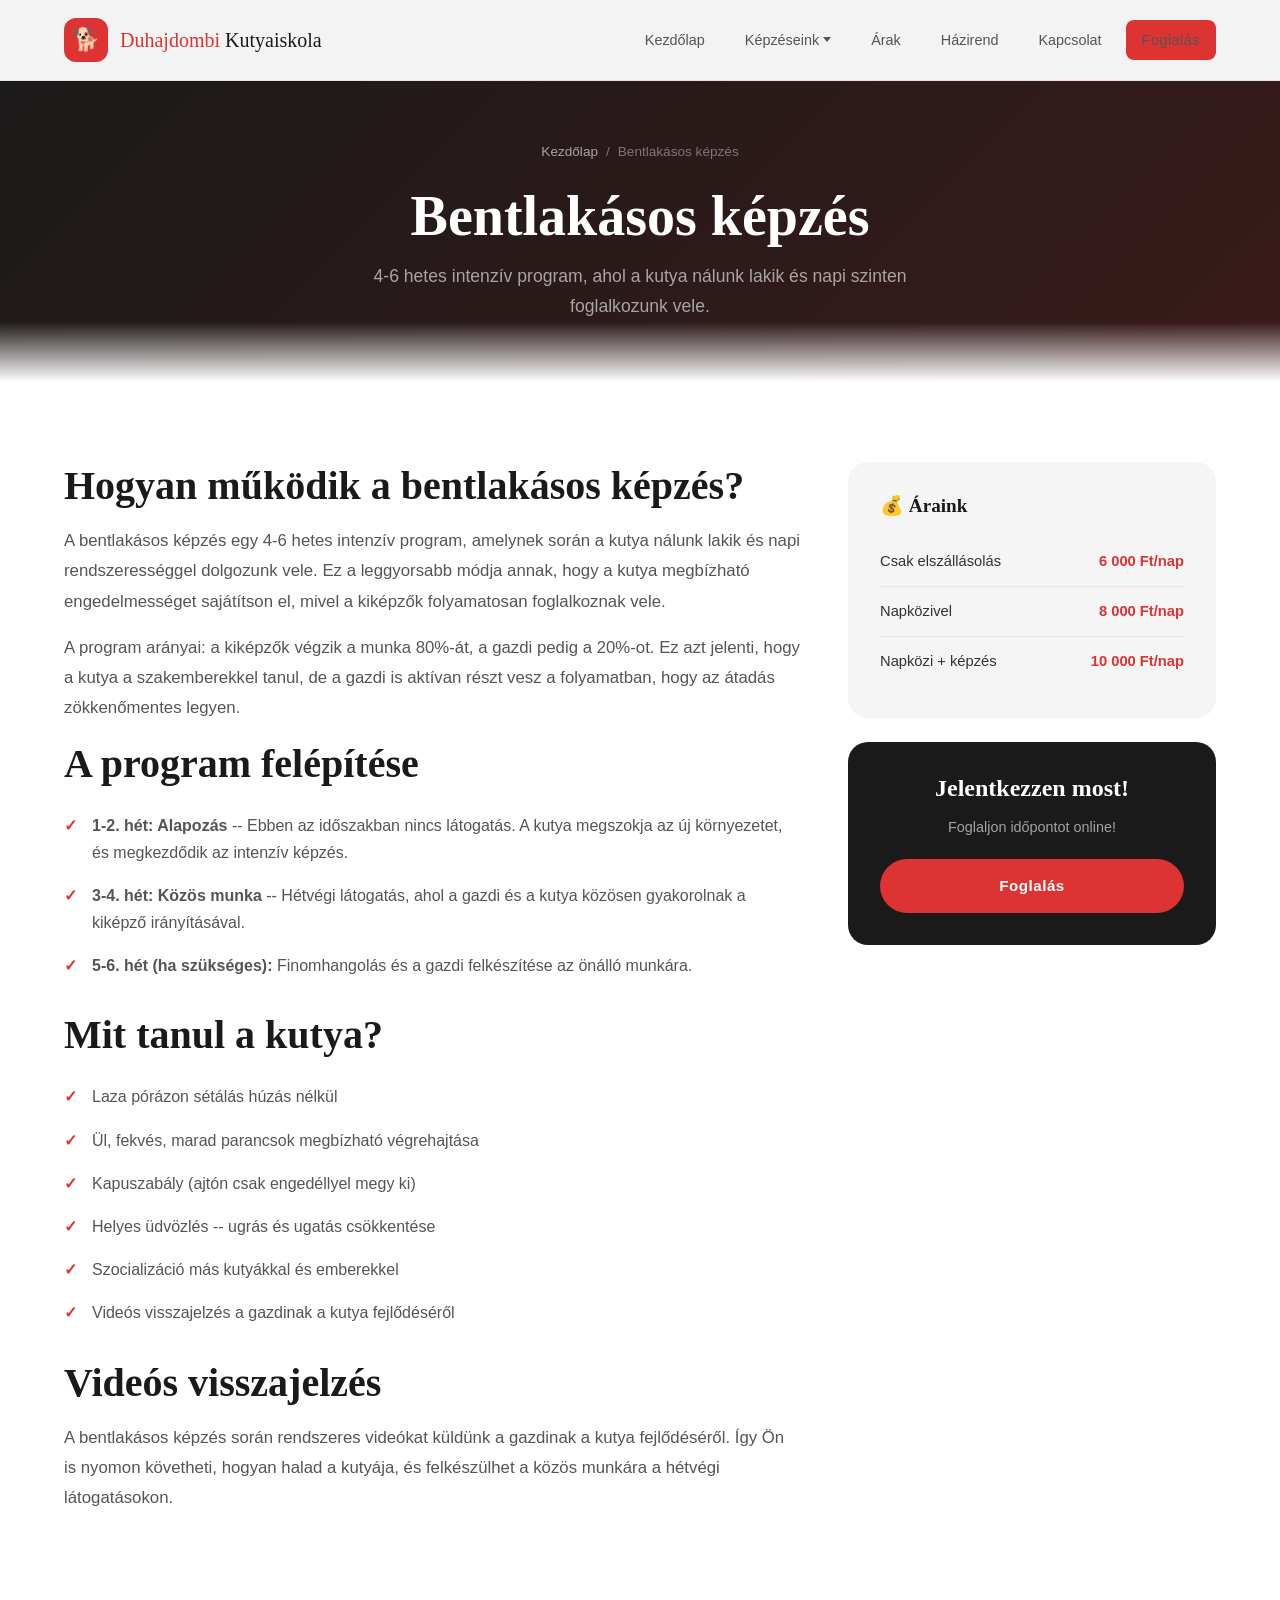
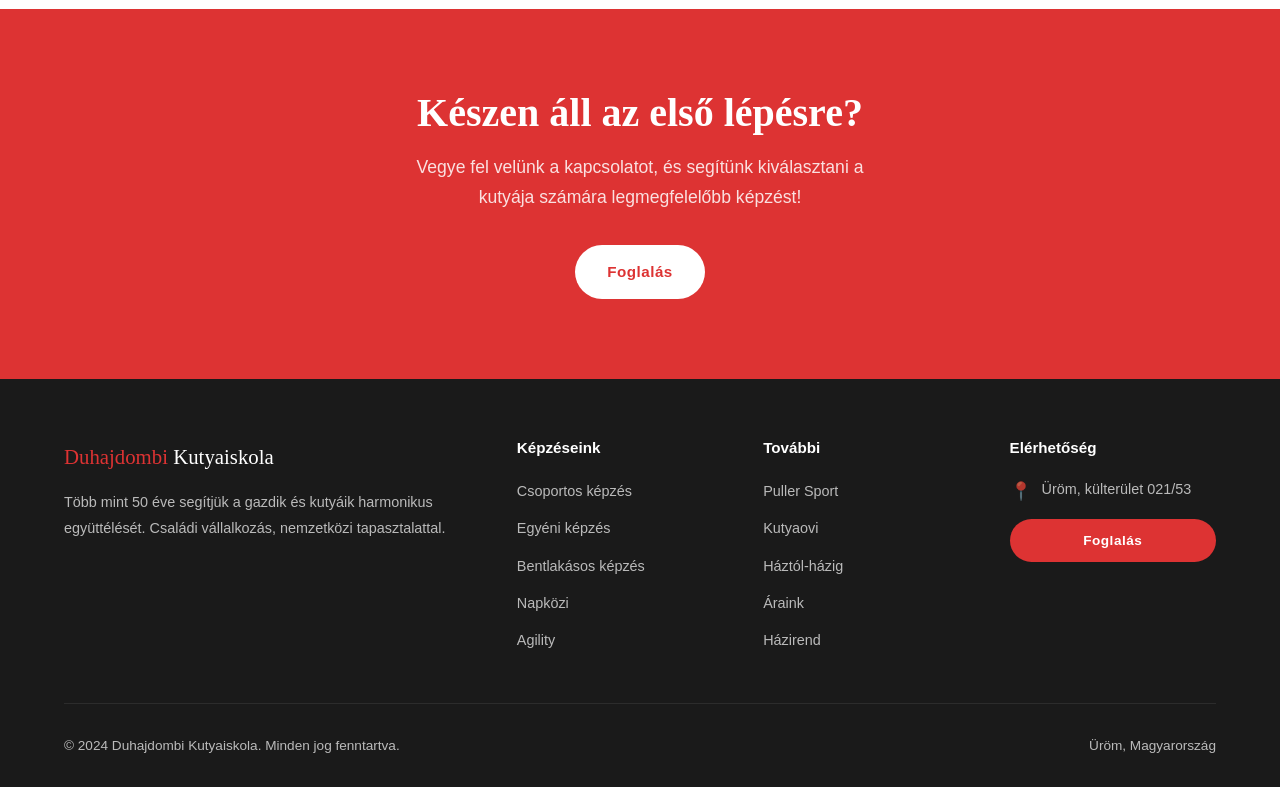
==== bentlakasos.html @ 2fe285cb "Duhajdombi Kutyaiskola - MVP weboldal demo" ====
<!DOCTYPE html>
<html lang="hu">
<head>
  <meta charset="UTF-8">
  <meta name="viewport" content="width=device-width, initial-scale=1.0">
  <title>Bentlakásos képzés | Duhajdombi Kutyaiskola - Üröm</title>
  <meta name="description" content="Bentlakásos kutyaképzés a Duhajdombi Kutyaiskolában. 4-6 hetes intenzív program videós visszajelzéssel. 6 000 - 10 000 Ft/nap.">
  <link rel="stylesheet" href="css/styles.css">
  <link rel="icon" href="data:image/svg+xml,<svg xmlns='http://www.w3.org/2000/svg' viewBox='0 0 100 100'><text y='.9em' font-size='90'>🐕</text></svg>">
</head>
<body>

  <!-- Navbar -->
  <nav class="navbar" id="navbar">
    <div class="navbar-inner">
      <a href="index.html" class="logo">
        <div class="logo-icon">🐕</div>
        <div class="logo-text"><span>Duhajdombi</span> Kutyaiskola</div>
      </a>
      <div class="nav-links" id="navLinks">
        <a href="index.html">Kezdőlap</a>
        <div class="nav-dropdown">
          <a href="#" class="nav-dropdown-trigger">Képzéseink</a>
          <div class="nav-dropdown-menu">
            <a href="csoportos.html">Csoportos képzés</a>
            <a href="egyeni.html">Egyéni képzés</a>
            <a href="bentlakasos.html">Bentlakásos képzés</a>
            <a href="napkozi.html">Napközi</a>
            <a href="agility.html">Agility</a>
            <a href="puller.html">Puller Sport</a>
            <a href="kutyaovi.html">Kutyaovi</a>
            <a href="haztol-hazig.html">Háztól-házig</a>
          </div>
        </div>
        <a href="arak.html">Árak</a>
        <a href="hazirend.html">Házirend</a>
        <a href="kapcsolat.html">Kapcsolat</a>
        <a href="kapcsolat.html" class="btn btn-primary btn-sm">Foglalás</a>
      </div>
      <button class="hamburger" id="hamburger" aria-label="Menü megnyitása">
        <span></span>
        <span></span>
        <span></span>
      </button>
    </div>
  </nav>

  <!-- Page Header -->
  <section class="page-header">
    <div class="container">
      <div class="breadcrumb">
        <a href="index.html">Kezdőlap</a>
        <span>/</span>
        <span>Bentlakásos képzés</span>
      </div>
      <h1>Bentlakásos képzés</h1>
      <p>4-6 hetes intenzív program, ahol a kutya nálunk lakik és napi szinten foglalkozunk vele.</p>
    </div>
  </section>

  <!-- Service Detail -->
  <section class="service-detail">
    <div class="container">
      <div class="service-detail-grid">

        <!-- Content -->
        <div class="service-detail-content">
          <h2>Hogyan működik a bentlakásos képzés?</h2>
          <p>A bentlakásos képzés egy 4-6 hetes intenzív program, amelynek során a kutya nálunk lakik és napi rendszerességgel dolgozunk vele. Ez a leggyorsabb módja annak, hogy a kutya megbízható engedelmességet sajátítson el, mivel a kiképzők folyamatosan foglalkoznak vele.</p>
          <p>A program arányai: a kiképzők végzik a munka 80%-át, a gazdi pedig a 20%-ot. Ez azt jelenti, hogy a kutya a szakemberekkel tanul, de a gazdi is aktívan részt vesz a folyamatban, hogy az átadás zökkenőmentes legyen.</p>

          <h2>A program felépítése</h2>
          <ul>
            <li><strong>1-2. hét: Alapozás</strong> -- Ebben az időszakban nincs látogatás. A kutya megszokja az új környezetet, és megkezdődik az intenzív képzés.</li>
            <li><strong>3-4. hét: Közös munka</strong> -- Hétvégi látogatás, ahol a gazdi és a kutya közösen gyakorolnak a kiképző irányításával.</li>
            <li><strong>5-6. hét (ha szükséges):</strong> Finomhangolás és a gazdi felkészítése az önálló munkára.</li>
          </ul>

          <h2>Mit tanul a kutya?</h2>
          <ul>
            <li>Laza pórázon sétálás húzás nélkül</li>
            <li>Ül, fekvés, marad parancsok megbízható végrehajtása</li>
            <li>Kapuszabály (ajtón csak engedéllyel megy ki)</li>
            <li>Helyes üdvözlés -- ugrás és ugatás csökkentése</li>
            <li>Szocializáció más kutyákkal és emberekkel</li>
            <li>Videós visszajelzés a gazdinak a kutya fejlődéséről</li>
          </ul>

          <h2>Videós visszajelzés</h2>
          <p>A bentlakásos képzés során rendszeres videókat küldünk a gazdinak a kutya fejlődéséről. Így Ön is nyomon követheti, hogyan halad a kutyája, és felkészülhet a közös munkára a hétvégi látogatásokon.</p>
        </div>

        <!-- Sidebar -->
        <div class="service-sidebar">
          <div class="sidebar-card">
            <h3>💰 Áraink</h3>
            <div class="sidebar-price-row">
              <span>Csak elszállásolás</span>
              <span class="price">6 000 Ft/nap</span>
            </div>
            <div class="sidebar-price-row">
              <span>Napközivel</span>
              <span class="price">8 000 Ft/nap</span>
            </div>
            <div class="sidebar-price-row">
              <span>Napközi + képzés</span>
              <span class="price">10 000 Ft/nap</span>
            </div>
          </div>

          <div class="sidebar-cta">
            <h3>Jelentkezzen most!</h3>
            <p>Foglaljon időpontot online!</p>
            <a href="kapcsolat.html" class="btn btn-primary" style="width:100%;justify-content:center;">Foglalás</a>
          </div>
        </div>

      </div>
    </div>
  </section>

  <!-- CTA -->
  <section class="cta-section">
    <div class="container">
      <h2>Készen áll az első lépésre?</h2>
      <p>Vegye fel velünk a kapcsolatot, és segítünk kiválasztani a kutyája számára legmegfelelőbb képzést!</p>
      <div class="cta-buttons">
        <a href="kapcsolat.html" class="btn btn-white">Foglalás</a>
      </div>
    </div>
  </section>

  <!-- Footer -->
  <footer class="footer">
    <div class="container">
      <div class="footer-grid">
        <div class="footer-brand">
          <span class="logo-text"><span style="color:var(--red)">Duhajdombi</span> Kutyaiskola</span>
          <p>Több mint 50 éve segítjük a gazdik és kutyáik harmonikus együttélését. Családi vállalkozás, nemzetközi tapasztalattal.</p>
        </div>
        <div>
          <h4>Képzéseink</h4>
          <ul>
            <li><a href="csoportos.html">Csoportos képzés</a></li>
            <li><a href="egyeni.html">Egyéni képzés</a></li>
            <li><a href="bentlakasos.html">Bentlakásos képzés</a></li>
            <li><a href="napkozi.html">Napközi</a></li>
            <li><a href="agility.html">Agility</a></li>
          </ul>
        </div>
        <div>
          <h4>További</h4>
          <ul>
            <li><a href="puller.html">Puller Sport</a></li>
            <li><a href="kutyaovi.html">Kutyaovi</a></li>
            <li><a href="haztol-hazig.html">Háztól-házig</a></li>
            <li><a href="arak.html">Áraink</a></li>
            <li><a href="hazirend.html">Házirend</a></li>
          </ul>
        </div>
        <div>
          <h4>Elérhetőség</h4>
          <div class="footer-contact-item">
            <span class="icon">📍</span>
            <span>Üröm, külterület 021/53</span>
          </div>
          <div class="footer-contact-item">
            <a href="kapcsolat.html" class="btn btn-primary btn-sm" style="width:100%;justify-content:center;">Foglalás</a>
          </div>
        </div>
      </div>
      <div class="footer-bottom">
        <span>&copy; 2024 Duhajdombi Kutyaiskola. Minden jog fenntartva.</span>
        <span>Üröm, Magyarország</span>
      </div>
    </div>
  </footer>

  <script src="js/main.js"></script>
</body>
</html>
---- css/styles.css ----
/* ============================================
   DUHAJDOMBI KUTYAISKOLA - Modern Website
   Brand: Red (#dd3333) + Dark + White
   Font: Quando heritage + Inter modern
   ============================================ */

/* --- Reset & Base --- */
*, *::before, *::after { box-sizing: border-box; margin: 0; padding: 0; }

:root {
  --red: #dd3333;
  --red-dark: #b82828;
  --red-light: #f5e0e0;
  --dark: #1a1a1a;
  --dark-soft: #2d2d2d;
  --gray-900: #333;
  --gray-700: #555;
  --gray-500: #888;
  --gray-300: #ccc;
  --gray-100: #f5f5f5;
  --white: #ffffff;
  --gold: #c8a654;
  --shadow-sm: 0 2px 8px rgba(0,0,0,0.08);
  --shadow-md: 0 4px 20px rgba(0,0,0,0.12);
  --shadow-lg: 0 8px 40px rgba(0,0,0,0.16);
  --radius: 12px;
  --radius-lg: 20px;
  --transition: 0.3s cubic-bezier(0.4, 0, 0.2, 1);
  --max-width: 1200px;
}

html { scroll-behavior: smooth; }

body {
  font-family: 'Inter', -apple-system, BlinkMacSystemFont, 'Segoe UI', sans-serif;
  color: var(--gray-900);
  background: var(--white);
  line-height: 1.7;
  -webkit-font-smoothing: antialiased;
}

img { max-width: 100%; height: auto; display: block; }
a { text-decoration: none; color: inherit; }
ul { list-style: none; }

.container {
  max-width: var(--max-width);
  margin: 0 auto;
  padding: 0 24px;
}

/* --- Typography --- */
h1, h2, h3, h4 {
  font-family: 'Quando', 'Playfair Display', Georgia, serif;
  color: var(--dark);
  line-height: 1.2;
}

h1 { font-size: clamp(2.2rem, 5vw, 3.5rem); }
h2 { font-size: clamp(1.8rem, 4vw, 2.5rem); }
h3 { font-size: clamp(1.2rem, 2.5vw, 1.5rem); }

.section-label {
  display: inline-block;
  font-size: 0.75rem;
  font-weight: 700;
  letter-spacing: 3px;
  text-transform: uppercase;
  color: var(--red);
  margin-bottom: 12px;
}

.section-title {
  margin-bottom: 16px;
}

.section-subtitle {
  font-family: 'Inter', sans-serif;
  font-size: 1.1rem;
  color: var(--gray-700);
  max-width: 600px;
  line-height: 1.8;
}

/* --- Buttons --- */
.btn {
  display: inline-flex;
  align-items: center;
  gap: 8px;
  padding: 14px 32px;
  border-radius: 50px;
  font-family: 'Inter', sans-serif;
  font-size: 0.95rem;
  font-weight: 600;
  letter-spacing: 0.5px;
  cursor: pointer;
  border: none;
  transition: var(--transition);
}

.btn-primary {
  background: var(--red);
  color: var(--white);
}
.btn-primary:hover {
  background: var(--red-dark);
  transform: translateY(-2px);
  box-shadow: 0 8px 25px rgba(221, 51, 51, 0.35);
}

.btn-outline {
  background: transparent;
  color: var(--dark);
  border: 2px solid var(--dark);
}
.btn-outline:hover {
  background: var(--dark);
  color: var(--white);
  transform: translateY(-2px);
}

.btn-white {
  background: var(--white);
  color: var(--red);
}
.btn-white:hover {
  background: var(--gray-100);
  transform: translateY(-2px);
  box-shadow: var(--shadow-md);
}

.btn-sm {
  padding: 10px 24px;
  font-size: 0.85rem;
}

/* --- Header / Navbar --- */
.navbar {
  position: fixed;
  top: 0;
  left: 0;
  right: 0;
  z-index: 1000;
  background: rgba(255, 255, 255, 0.95);
  backdrop-filter: blur(20px);
  -webkit-backdrop-filter: blur(20px);
  border-bottom: 1px solid rgba(0,0,0,0.06);
  transition: var(--transition);
}

.navbar.scrolled {
  box-shadow: var(--shadow-sm);
}

.navbar-inner {
  display: flex;
  align-items: center;
  justify-content: space-between;
  height: 80px;
  max-width: var(--max-width);
  margin: 0 auto;
  padding: 0 24px;
}

.logo {
  display: flex;
  align-items: center;
  gap: 12px;
}

.logo-icon {
  width: 44px;
  height: 44px;
  background: var(--red);
  border-radius: 12px;
  display: flex;
  align-items: center;
  justify-content: center;
  font-size: 1.4rem;
}

.logo-text {
  font-family: 'Quando', serif;
  font-size: 1.25rem;
  color: var(--dark);
  font-weight: 400;
}

.logo-text span {
  color: var(--red);
}

.nav-links {
  display: flex;
  align-items: center;
  gap: 8px;
}

.nav-links a {
  padding: 8px 16px;
  font-size: 0.9rem;
  font-weight: 500;
  color: var(--gray-700);
  border-radius: 8px;
  transition: var(--transition);
}

.nav-links a:hover,
.nav-links a.active {
  color: var(--red);
  background: var(--red-light);
}

/* Dropdown */
.nav-dropdown {
  position: relative;
}

.nav-dropdown-trigger {
  cursor: pointer;
  display: flex;
  align-items: center;
  gap: 4px;
}

.nav-dropdown-trigger::after {
  content: '';
  width: 0;
  height: 0;
  border-left: 4px solid transparent;
  border-right: 4px solid transparent;
  border-top: 5px solid currentColor;
  transition: var(--transition);
}

.nav-dropdown:hover .nav-dropdown-trigger::after {
  transform: rotate(180deg);
}

.nav-dropdown-menu {
  position: absolute;
  top: calc(100% + 8px);
  left: 50%;
  transform: translateX(-50%);
  background: var(--white);
  border-radius: var(--radius);
  box-shadow: var(--shadow-lg);
  min-width: 220px;
  padding: 8px;
  opacity: 0;
  visibility: hidden;
  transform: translateX(-50%) translateY(8px);
  transition: var(--transition);
}

.nav-dropdown:hover .nav-dropdown-menu {
  opacity: 1;
  visibility: visible;
  transform: translateX(-50%) translateY(0);
}

.nav-dropdown-menu a {
  display: block;
  padding: 10px 16px;
  font-size: 0.88rem;
  border-radius: 8px;
}

/* Mobile menu */
.hamburger {
  display: none;
  flex-direction: column;
  gap: 5px;
  cursor: pointer;
  padding: 8px;
  background: none;
  border: none;
}

.hamburger span {
  width: 24px;
  height: 2px;
  background: var(--dark);
  transition: var(--transition);
  border-radius: 2px;
}

.hamburger.active span:nth-child(1) { transform: rotate(45deg) translate(5px, 5px); }
.hamburger.active span:nth-child(2) { opacity: 0; }
.hamburger.active span:nth-child(3) { transform: rotate(-45deg) translate(5px, -5px); }

/* --- Hero Section --- */
.hero {
  position: relative;
  min-height: 100vh;
  display: flex;
  align-items: center;
  padding-top: 80px;
  overflow: hidden;
}

.hero-bg {
  position: absolute;
  inset: 0;
  background: linear-gradient(135deg, var(--dark) 0%, var(--dark-soft) 50%, #3a1a1a 100%);
}

.hero-bg::after {
  content: '';
  position: absolute;
  inset: 0;
  background: url('data:image/svg+xml,<svg xmlns="http://www.w3.org/2000/svg" viewBox="0 0 100 100"><circle cx="50" cy="50" r="1" fill="rgba(221,51,51,0.08)"/></svg>') repeat;
  background-size: 30px 30px;
}

.hero-content {
  position: relative;
  z-index: 1;
  max-width: var(--max-width);
  margin: 0 auto;
  padding: 0 24px;
  display: grid;
  grid-template-columns: 1fr 1fr;
  gap: 60px;
  align-items: center;
}

.hero-text { color: var(--white); }

.hero-badge {
  display: inline-flex;
  align-items: center;
  gap: 8px;
  padding: 8px 20px;
  background: rgba(221, 51, 51, 0.2);
  border: 1px solid rgba(221, 51, 51, 0.4);
  border-radius: 50px;
  font-size: 0.85rem;
  color: #ff8888;
  margin-bottom: 24px;
}

.hero h1 {
  color: var(--white);
  margin-bottom: 20px;
}

.hero h1 span { color: var(--red); }

.hero-desc {
  font-size: 1.15rem;
  color: rgba(255,255,255,0.7);
  line-height: 1.8;
  margin-bottom: 36px;
  max-width: 500px;
}

.hero-buttons {
  display: flex;
  gap: 16px;
  flex-wrap: wrap;
}

.hero-stats {
  display: flex;
  gap: 40px;
  margin-top: 48px;
  padding-top: 32px;
  border-top: 1px solid rgba(255,255,255,0.1);
}

.hero-stat-number {
  font-family: 'Quando', serif;
  font-size: 2.5rem;
  color: var(--red);
  display: block;
}

.hero-stat-label {
  font-size: 0.85rem;
  color: rgba(255,255,255,0.5);
  text-transform: uppercase;
  letter-spacing: 1px;
}

.hero-visual {
  position: relative;
  display: flex;
  justify-content: center;
}

.hero-image-wrapper {
  position: relative;
  width: 100%;
  max-width: 480px;
  aspect-ratio: 4/5;
  border-radius: var(--radius-lg);
  overflow: hidden;
  background: var(--gray-300);
  display: flex;
  align-items: center;
  justify-content: center;
  font-size: 6rem;
  border: 3px solid rgba(221, 51, 51, 0.3);
}

.hero-image-wrapper img {
  width: 100%;
  height: 100%;
  object-fit: cover;
}

.hero-floating-card {
  position: absolute;
  bottom: -20px;
  left: -30px;
  background: var(--white);
  border-radius: var(--radius);
  padding: 16px 24px;
  box-shadow: var(--shadow-lg);
  display: flex;
  align-items: center;
  gap: 12px;
}

.hero-floating-icon {
  width: 48px;
  height: 48px;
  background: var(--red-light);
  border-radius: 50%;
  display: flex;
  align-items: center;
  justify-content: center;
  font-size: 1.4rem;
}

.hero-floating-text strong {
  display: block;
  font-size: 0.95rem;
}

.hero-floating-text span {
  font-size: 0.8rem;
  color: var(--gray-500);
}

/* --- Services Section --- */
.services-section {
  padding: 100px 0;
  background: var(--white);
}

.services-header {
  text-align: center;
  margin-bottom: 60px;
}

.services-header .section-subtitle {
  margin: 0 auto;
}

.services-grid {
  display: grid;
  grid-template-columns: repeat(auto-fit, minmax(280px, 1fr));
  gap: 24px;
}

.service-card {
  position: relative;
  background: var(--white);
  border: 1px solid rgba(0,0,0,0.08);
  border-radius: var(--radius-lg);
  padding: 36px 28px;
  transition: var(--transition);
  overflow: hidden;
}

.service-card::before {
  content: '';
  position: absolute;
  top: 0;
  left: 0;
  right: 0;
  height: 4px;
  background: var(--red);
  transform: scaleX(0);
  transition: var(--transition);
}

.service-card:hover {
  transform: translateY(-6px);
  box-shadow: var(--shadow-lg);
  border-color: transparent;
}

.service-card:hover::before {
  transform: scaleX(1);
}

.service-icon {
  width: 60px;
  height: 60px;
  background: var(--red-light);
  border-radius: 16px;
  display: flex;
  align-items: center;
  justify-content: center;
  font-size: 1.8rem;
  margin-bottom: 20px;
}

.service-card h3 {
  margin-bottom: 12px;
}

.service-card p {
  color: var(--gray-700);
  font-size: 0.95rem;
  margin-bottom: 20px;
}

.service-card .price-tag {
  display: inline-block;
  padding: 4px 12px;
  background: var(--red-light);
  color: var(--red-dark);
  border-radius: 50px;
  font-size: 0.85rem;
  font-weight: 600;
  margin-bottom: 16px;
}

.service-link {
  display: inline-flex;
  align-items: center;
  gap: 6px;
  font-weight: 600;
  font-size: 0.9rem;
  color: var(--red);
  transition: var(--transition);
}

.service-link:hover { gap: 10px; }

.service-link::after {
  content: '\2192';
  transition: var(--transition);
}

/* --- About Section --- */
.about-section {
  padding: 100px 0;
  background: var(--gray-100);
}

.about-grid {
  display: grid;
  grid-template-columns: 1fr 1fr;
  gap: 60px;
  align-items: center;
}

.about-image {
  position: relative;
  border-radius: var(--radius-lg);
  overflow: hidden;
  aspect-ratio: 4/3;
  background: var(--gray-300);
  display: flex;
  align-items: center;
  justify-content: center;
  font-size: 5rem;
}

.about-image img {
  width: 100%;
  height: 100%;
  object-fit: cover;
}

.about-experience {
  position: absolute;
  bottom: 20px;
  right: 20px;
  background: var(--red);
  color: var(--white);
  padding: 16px 24px;
  border-radius: var(--radius);
  text-align: center;
}

.about-experience strong {
  display: block;
  font-family: 'Quando', serif;
  font-size: 2rem;
}

.about-experience span {
  font-size: 0.8rem;
  text-transform: uppercase;
  letter-spacing: 1px;
}

.about-text h2 {
  margin-bottom: 20px;
}

.about-text > p {
  color: var(--gray-700);
  margin-bottom: 24px;
  font-size: 1.05rem;
}

.about-features {
  display: grid;
  grid-template-columns: 1fr 1fr;
  gap: 16px;
  margin-bottom: 32px;
}

.about-feature {
  display: flex;
  align-items: flex-start;
  gap: 10px;
}

.about-feature-icon {
  flex-shrink: 0;
  width: 28px;
  height: 28px;
  background: var(--red);
  border-radius: 50%;
  display: flex;
  align-items: center;
  justify-content: center;
  color: var(--white);
  font-size: 0.8rem;
  margin-top: 2px;
}

.about-feature span {
  font-size: 0.92rem;
  font-weight: 500;
}

/* --- Trainer Section --- */
.trainer-section {
  padding: 100px 0;
  background: var(--dark);
  color: var(--white);
}

.trainer-grid {
  display: grid;
  grid-template-columns: 1fr 1fr;
  gap: 60px;
  align-items: center;
}

.trainer-section h2 {
  color: var(--white);
  margin-bottom: 20px;
}

.trainer-title {
  display: inline-block;
  padding: 6px 16px;
  background: rgba(221, 51, 51, 0.2);
  border: 1px solid rgba(221, 51, 51, 0.3);
  border-radius: 50px;
  font-size: 0.8rem;
  color: #ff8888;
  margin-bottom: 24px;
}

.trainer-text p {
  color: rgba(255,255,255,0.7);
  font-size: 1.05rem;
  line-height: 1.8;
  margin-bottom: 16px;
}

.trainer-credentials {
  margin-top: 32px;
  padding-top: 24px;
  border-top: 1px solid rgba(255,255,255,0.1);
  display: flex;
  flex-wrap: wrap;
  gap: 16px;
}

.credential-badge {
  display: flex;
  align-items: center;
  gap: 8px;
  padding: 8px 16px;
  background: rgba(255,255,255,0.06);
  border-radius: 8px;
  font-size: 0.85rem;
  color: rgba(255,255,255,0.8);
}

.trainer-image {
  position: relative;
  border-radius: var(--radius-lg);
  overflow: hidden;
  aspect-ratio: 3/4;
  background: var(--dark-soft);
  display: flex;
  align-items: center;
  justify-content: center;
  font-size: 5rem;
}

.trainer-image img {
  width: 100%;
  height: 100%;
  object-fit: cover;
}

/* --- Training Levels --- */
.levels-section {
  padding: 100px 0;
  background: var(--white);
}

.levels-header {
  text-align: center;
  margin-bottom: 60px;
}

.levels-header .section-subtitle { margin: 0 auto; }

.levels-timeline {
  position: relative;
  max-width: 800px;
  margin: 0 auto;
}

.levels-timeline::before {
  content: '';
  position: absolute;
  left: 32px;
  top: 0;
  bottom: 0;
  width: 2px;
  background: linear-gradient(to bottom, var(--red), var(--red-light));
}

.level-item {
  position: relative;
  padding-left: 80px;
  padding-bottom: 40px;
}

.level-item:last-child { padding-bottom: 0; }

.level-number {
  position: absolute;
  left: 12px;
  top: 0;
  width: 42px;
  height: 42px;
  background: var(--red);
  color: var(--white);
  border-radius: 50%;
  display: flex;
  align-items: center;
  justify-content: center;
  font-family: 'Quando', serif;
  font-size: 1.1rem;
  font-weight: 700;
  z-index: 1;
}

.level-content {
  background: var(--gray-100);
  border-radius: var(--radius);
  padding: 24px 28px;
}

.level-content h3 { margin-bottom: 8px; }

.level-content p {
  color: var(--gray-700);
  font-size: 0.95rem;
}

.level-age {
  display: inline-block;
  margin-top: 8px;
  padding: 4px 12px;
  background: var(--red-light);
  color: var(--red-dark);
  border-radius: 50px;
  font-size: 0.8rem;
  font-weight: 600;
}

/* --- CTA Section --- */
.cta-section {
  padding: 80px 0;
  background: var(--red);
  text-align: center;
}

.cta-section h2 {
  color: var(--white);
  margin-bottom: 16px;
}

.cta-section p {
  color: rgba(255,255,255,0.85);
  font-size: 1.1rem;
  margin-bottom: 32px;
  max-width: 500px;
  margin-left: auto;
  margin-right: auto;
}

.cta-buttons {
  display: flex;
  justify-content: center;
  gap: 16px;
  flex-wrap: wrap;
}

/* --- Footer --- */
.footer {
  padding: 60px 0 30px;
  background: var(--dark);
  color: rgba(255,255,255,0.7);
}

.footer-grid {
  display: grid;
  grid-template-columns: 2fr 1fr 1fr 1fr;
  gap: 40px;
  margin-bottom: 40px;
}

.footer-brand .logo-text {
  color: var(--white);
  font-size: 1.3rem;
  margin-bottom: 16px;
  display: block;
}

.footer-brand p {
  font-size: 0.9rem;
  line-height: 1.8;
  margin-bottom: 20px;
}

.footer h4 {
  color: var(--white);
  font-size: 0.95rem;
  margin-bottom: 20px;
  font-family: 'Inter', sans-serif;
  font-weight: 600;
}

.footer ul li {
  margin-bottom: 10px;
}

.footer ul a {
  font-size: 0.9rem;
  transition: var(--transition);
}

.footer ul a:hover {
  color: var(--red);
}

.footer-contact-item {
  display: flex;
  align-items: flex-start;
  gap: 10px;
  margin-bottom: 12px;
  font-size: 0.9rem;
}

.footer-contact-item .icon {
  font-size: 1.1rem;
  flex-shrink: 0;
}

.footer-bottom {
  padding-top: 30px;
  border-top: 1px solid rgba(255,255,255,0.08);
  display: flex;
  justify-content: space-between;
  align-items: center;
  font-size: 0.85rem;
}

/* --- Page Header (subpages) --- */
.page-header {
  padding: 140px 0 60px;
  background: linear-gradient(135deg, var(--dark) 0%, #3a1a1a 100%);
  text-align: center;
  position: relative;
  overflow: hidden;
}

.page-header::after {
  content: '';
  position: absolute;
  bottom: 0;
  left: 0;
  right: 0;
  height: 60px;
  background: linear-gradient(to bottom, transparent, var(--white));
}

.page-header h1 {
  color: var(--white);
  margin-bottom: 12px;
}

.page-header p {
  color: rgba(255,255,255,0.6);
  font-size: 1.1rem;
  max-width: 600px;
  margin: 0 auto;
}

.breadcrumb {
  display: flex;
  justify-content: center;
  gap: 8px;
  margin-bottom: 20px;
  font-size: 0.85rem;
  color: rgba(255,255,255,0.4);
}

.breadcrumb a {
  color: rgba(255,255,255,0.6);
  transition: var(--transition);
}

.breadcrumb a:hover { color: var(--red); }

/* --- Service Detail Page --- */
.service-detail {
  padding: 80px 0;
}

.service-detail-grid {
  display: grid;
  grid-template-columns: 2fr 1fr;
  gap: 48px;
}

.service-detail-content h2 {
  margin-bottom: 16px;
}

.service-detail-content p {
  color: var(--gray-700);
  font-size: 1.05rem;
  margin-bottom: 16px;
  line-height: 1.8;
}

.service-detail-content ul {
  margin-bottom: 24px;
}

.service-detail-content ul li {
  padding: 8px 0;
  padding-left: 28px;
  position: relative;
  color: var(--gray-700);
}

.service-detail-content ul li::before {
  content: '\2713';
  position: absolute;
  left: 0;
  color: var(--red);
  font-weight: 700;
}

/* Sidebar */
.service-sidebar {}

.sidebar-card {
  background: var(--gray-100);
  border-radius: var(--radius-lg);
  padding: 32px;
  margin-bottom: 24px;
}

.sidebar-card h3 {
  margin-bottom: 20px;
  font-size: 1.2rem;
}

.sidebar-price-row {
  display: flex;
  justify-content: space-between;
  align-items: center;
  padding: 12px 0;
  border-bottom: 1px solid rgba(0,0,0,0.06);
  font-size: 0.92rem;
}

.sidebar-price-row:last-child { border-bottom: none; }

.sidebar-price-row .price {
  font-weight: 700;
  color: var(--red);
}

.sidebar-cta {
  background: var(--dark);
  color: var(--white);
  border-radius: var(--radius-lg);
  padding: 32px;
  text-align: center;
}

.sidebar-cta h3 {
  color: var(--white);
  margin-bottom: 12px;
}

.sidebar-cta p {
  color: rgba(255,255,255,0.6);
  font-size: 0.9rem;
  margin-bottom: 20px;
}

.sidebar-cta .phone {
  display: block;
  font-family: 'Quando', serif;
  font-size: 1.4rem;
  color: var(--red);
  margin-bottom: 16px;
}

/* --- Pricing Page --- */
.pricing-section {
  padding: 80px 0;
}

.pricing-grid {
  display: grid;
  grid-template-columns: repeat(auto-fit, minmax(320px, 1fr));
  gap: 24px;
}

.pricing-card {
  background: var(--white);
  border: 1px solid rgba(0,0,0,0.08);
  border-radius: var(--radius-lg);
  overflow: hidden;
  transition: var(--transition);
}

.pricing-card:hover {
  box-shadow: var(--shadow-lg);
  transform: translateY(-4px);
}

.pricing-card-header {
  padding: 28px 28px 20px;
  border-bottom: 1px solid rgba(0,0,0,0.06);
}

.pricing-card-header h3 {
  display: flex;
  align-items: center;
  gap: 10px;
}

.pricing-card-header .emoji {
  font-size: 1.4rem;
}

.pricing-card-body {
  padding: 20px 28px 28px;
}

.pricing-row {
  display: flex;
  justify-content: space-between;
  align-items: center;
  padding: 10px 0;
  border-bottom: 1px solid rgba(0,0,0,0.04);
  font-size: 0.92rem;
}

.pricing-row:last-child { border-bottom: none; }

.pricing-row .label { color: var(--gray-700); }

.pricing-row .price {
  font-weight: 700;
  color: var(--red);
  white-space: nowrap;
}

.pricing-row .price small {
  font-weight: 400;
  color: var(--gray-500);
  font-size: 0.8rem;
}

.pricing-note {
  margin-top: 16px;
  padding: 12px 16px;
  background: var(--red-light);
  border-radius: 8px;
  font-size: 0.85rem;
  color: var(--red-dark);
}

/* --- Contact Page --- */
.contact-section {
  padding: 80px 0;
}

.contact-grid {
  display: grid;
  grid-template-columns: 1fr 1fr;
  gap: 48px;
}

.contact-info-cards {
  display: grid;
  gap: 20px;
  margin-bottom: 32px;
}

.contact-card {
  display: flex;
  gap: 16px;
  padding: 24px;
  background: var(--gray-100);
  border-radius: var(--radius);
}

.contact-card-icon {
  width: 48px;
  height: 48px;
  background: var(--red);
  border-radius: 12px;
  display: flex;
  align-items: center;
  justify-content: center;
  font-size: 1.3rem;
  flex-shrink: 0;
}

.contact-card h4 {
  font-family: 'Inter', sans-serif;
  font-size: 0.85rem;
  color: var(--gray-500);
  margin-bottom: 4px;
  font-weight: 500;
}

.contact-card p {
  font-weight: 600;
  font-size: 1rem;
}

.contact-card a {
  color: var(--red);
  font-weight: 600;
}

.contact-form {
  background: var(--gray-100);
  border-radius: var(--radius-lg);
  padding: 40px;
}

.contact-form h3 {
  margin-bottom: 24px;
}

.form-group {
  margin-bottom: 20px;
}

.form-group label {
  display: block;
  font-size: 0.88rem;
  font-weight: 600;
  margin-bottom: 8px;
  color: var(--gray-700);
}

.form-group input,
.form-group select,
.form-group textarea {
  width: 100%;
  padding: 14px 18px;
  border: 1px solid var(--gray-300);
  border-radius: 10px;
  font-family: 'Inter', sans-serif;
  font-size: 0.95rem;
  transition: var(--transition);
  background: var(--white);
}

.form-group input:focus,
.form-group select:focus,
.form-group textarea:focus {
  outline: none;
  border-color: var(--red);
  box-shadow: 0 0 0 3px rgba(221, 51, 51, 0.1);
}

.form-group textarea {
  min-height: 120px;
  resize: vertical;
}

.form-row {
  display: grid;
  grid-template-columns: 1fr 1fr;
  gap: 16px;
}

/* --- House Rules --- */
.rules-section {
  padding: 80px 0;
}

.rules-grid {
  display: grid;
  grid-template-columns: repeat(auto-fit, minmax(340px, 1fr));
  gap: 24px;
}

.rule-card {
  background: var(--gray-100);
  border-radius: var(--radius-lg);
  padding: 32px;
  border-left: 4px solid var(--red);
}

.rule-card h3 {
  display: flex;
  align-items: center;
  gap: 10px;
  margin-bottom: 16px;
}

.rule-card ul li {
  padding: 6px 0;
  padding-left: 20px;
  position: relative;
  font-size: 0.95rem;
  color: var(--gray-700);
}

.rule-card ul li::before {
  content: '\2022';
  position: absolute;
  left: 0;
  color: var(--red);
  font-weight: 700;
}

/* --- Map --- */
.map-section {
  height: 400px;
  background: var(--gray-300);
  position: relative;
}

.map-section iframe {
  width: 100%;
  height: 100%;
  border: none;
}

/* --- Animations --- */
.fade-in {
  opacity: 0;
  transform: translateY(30px);
  transition: opacity 0.6s ease, transform 0.6s ease;
}

.fade-in.visible {
  opacity: 1;
  transform: translateY(0);
}

/* --- Responsive --- */
@media (max-width: 992px) {
  .hero-content { grid-template-columns: 1fr; text-align: center; }
  .hero-desc { margin: 0 auto 36px; }
  .hero-buttons { justify-content: center; }
  .hero-stats { justify-content: center; }
  .hero-visual { display: none; }
  .about-grid { grid-template-columns: 1fr; }
  .trainer-grid { grid-template-columns: 1fr; }
  .footer-grid { grid-template-columns: 1fr 1fr; }
  .service-detail-grid { grid-template-columns: 1fr; }
  .contact-grid { grid-template-columns: 1fr; }
}

@media (max-width: 768px) {
  .nav-links {
    display: none;
    position: fixed;
    top: 80px;
    left: 0;
    right: 0;
    bottom: 0;
    background: var(--white);
    flex-direction: column;
    padding: 24px;
    gap: 4px;
    overflow-y: auto;
  }
  .nav-links.active { display: flex; }
  .nav-dropdown-menu {
    position: static;
    transform: none;
    box-shadow: none;
    background: var(--gray-100);
    border-radius: 8px;
    margin-top: 4px;
    opacity: 1;
    visibility: visible;
    display: none;
  }
  .nav-dropdown.open .nav-dropdown-menu { display: block; }
  .hamburger { display: flex; }
  .hero { min-height: 80vh; }
  .hero-stats { flex-direction: column; gap: 20px; align-items: center; }
  .about-features { grid-template-columns: 1fr; }
  .footer-grid { grid-template-columns: 1fr; }
  .form-row { grid-template-columns: 1fr; }
  .pricing-grid { grid-template-columns: 1fr; }
  .levels-timeline::before { left: 20px; }
  .level-item { padding-left: 56px; }
  .level-number { left: 0; width: 40px; height: 40px; }
}

/* --- Google Fonts Import --- */
@import url('https://fonts.googleapis.com/css2?family=Inter:wght@400;500;600;700&family=Quando&display=swap');
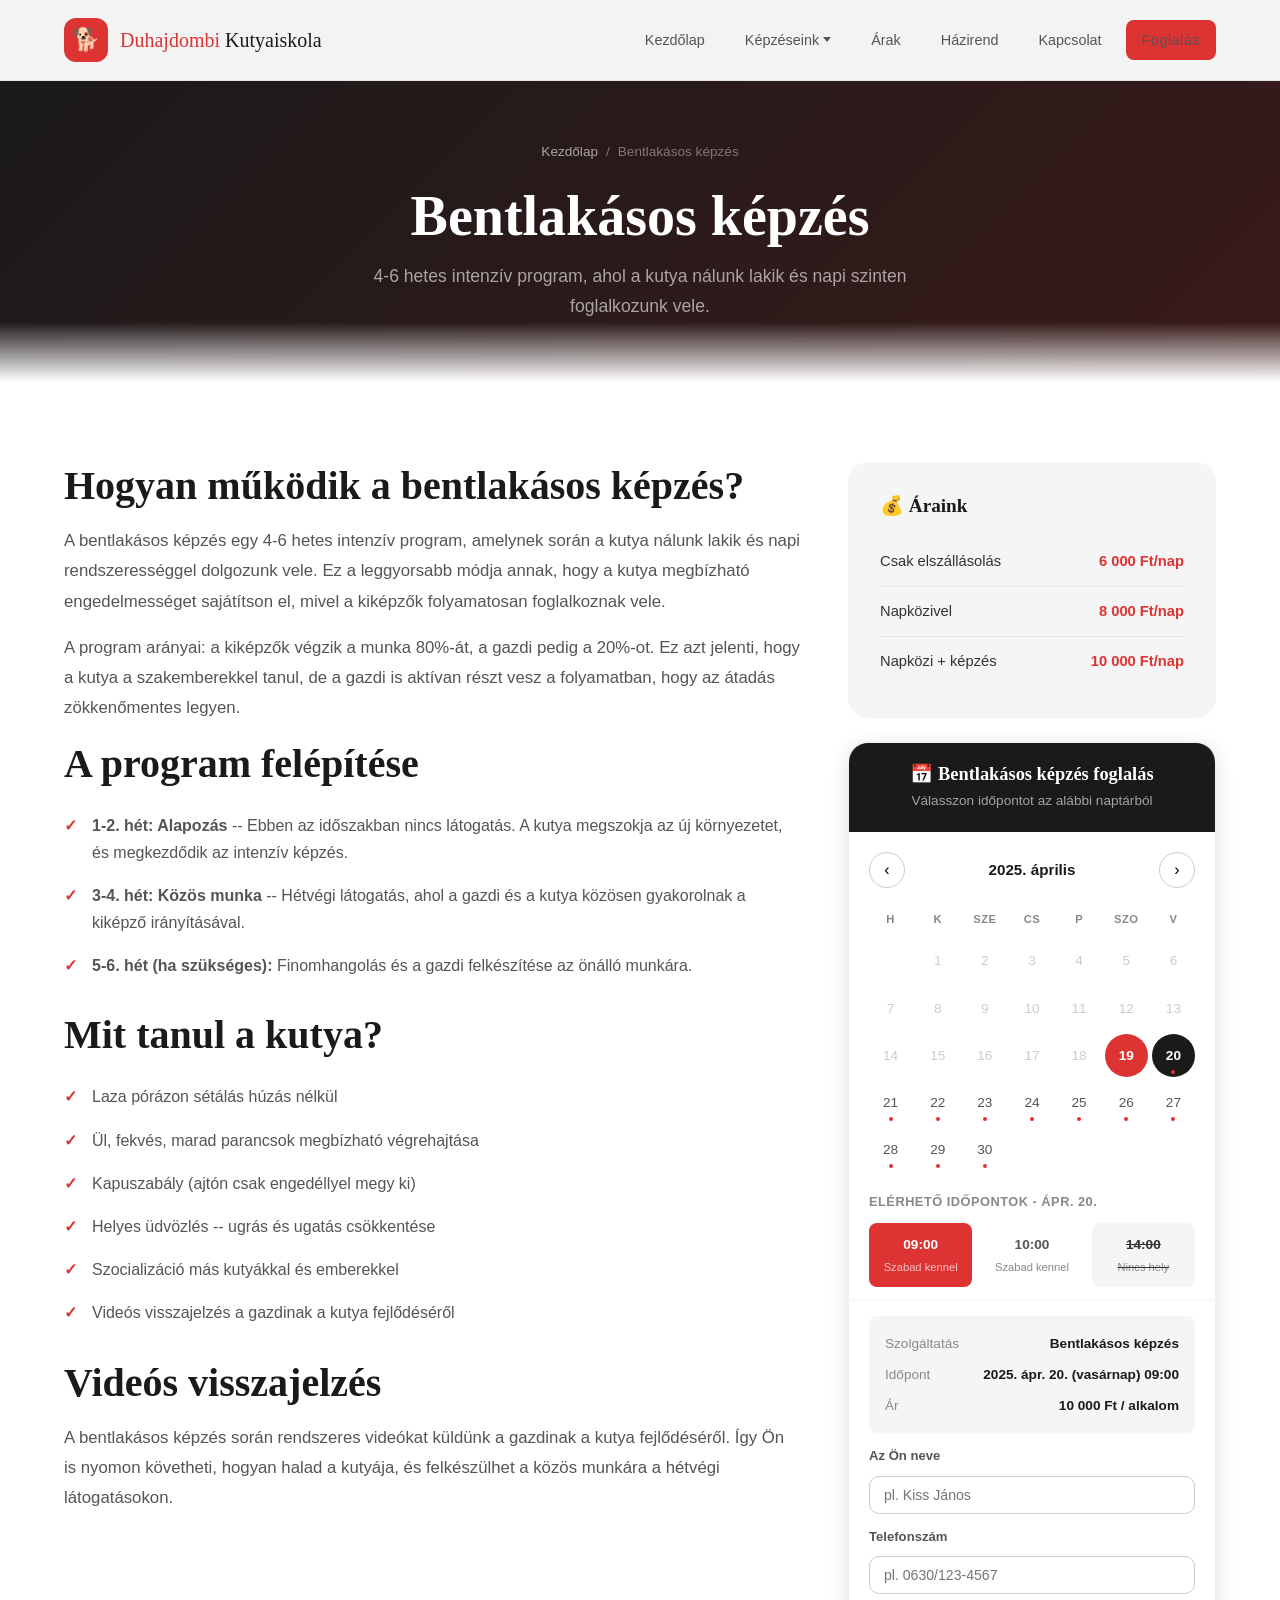
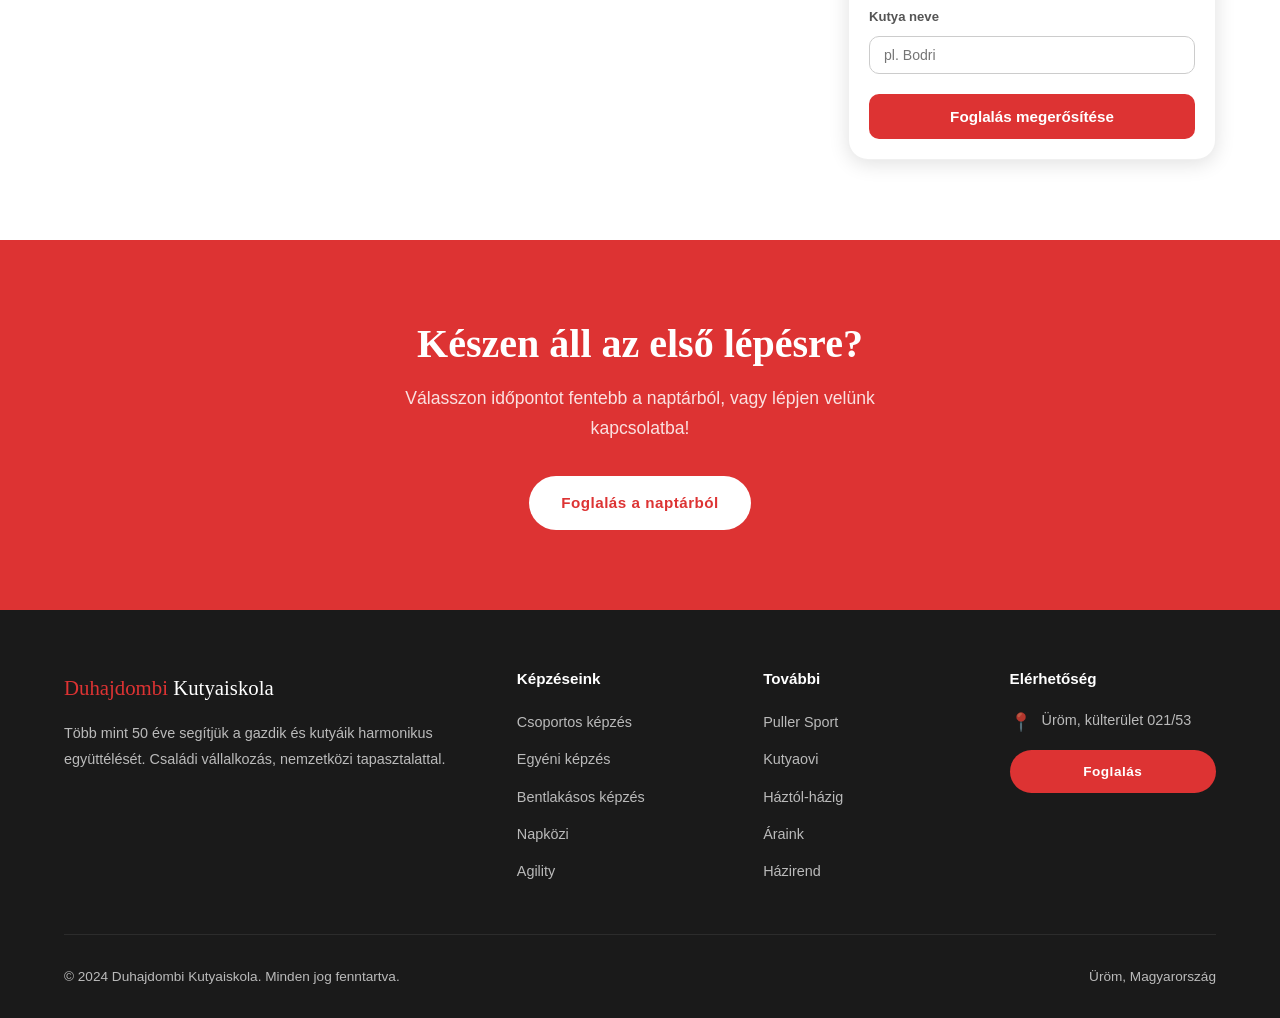
==== commit 454723e6: "Add booking calendar widget to all service pages" ====
--- a/bentlakasos.html
+++ b/bentlakasos.html
@@ -108,10 +108,95 @@
             </div>
           </div>
 
-          <div class="sidebar-cta">
-            <h3>Jelentkezzen most!</h3>
-            <p>Foglaljon időpontot online!</p>
-            <a href="kapcsolat.html" class="btn btn-primary" style="width:100%;justify-content:center;">Foglalás</a>
+          <div class="booking-widget">
+            <div class="booking-widget-header">
+              <h3>📅 Bentlakásos képzés foglalás</h3>
+              <p>Válasszon időpontot az alábbi naptárból</p>
+            </div>
+            <div class="booking-calendar">
+              <div class="booking-cal-nav">
+                <button>&#8249;</button>
+                <span class="booking-cal-month">2025. április</span>
+                <button>&#8250;</button>
+              </div>
+              <div class="booking-cal-grid">
+                <span class="booking-cal-day-label">H</span>
+                <span class="booking-cal-day-label">K</span>
+                <span class="booking-cal-day-label">Sze</span>
+                <span class="booking-cal-day-label">Cs</span>
+                <span class="booking-cal-day-label">P</span>
+                <span class="booking-cal-day-label">Szo</span>
+                <span class="booking-cal-day-label">V</span>
+                <span class="booking-cal-day empty"></span>
+                <span class="booking-cal-day past">1</span>
+                <span class="booking-cal-day past">2</span>
+                <span class="booking-cal-day past">3</span>
+                <span class="booking-cal-day past">4</span>
+                <span class="booking-cal-day past">5</span>
+                <span class="booking-cal-day past">6</span>
+                <span class="booking-cal-day past">7</span>
+                <span class="booking-cal-day past">8</span>
+                <span class="booking-cal-day past">9</span>
+                <span class="booking-cal-day past">10</span>
+                <span class="booking-cal-day past">11</span>
+                <span class="booking-cal-day past">12</span>
+                <span class="booking-cal-day past">13</span>
+                <span class="booking-cal-day past">14</span>
+                <span class="booking-cal-day past">15</span>
+                <span class="booking-cal-day past">16</span>
+                <span class="booking-cal-day past">17</span>
+                <span class="booking-cal-day past">18</span>
+                <span class="booking-cal-day today">19</span>
+                <span class="booking-cal-day available selected">20</span>
+                <span class="booking-cal-day available">21</span>
+                <span class="booking-cal-day available">22</span>
+                <span class="booking-cal-day available">23</span>
+                <span class="booking-cal-day available">24</span>
+                <span class="booking-cal-day available">25</span>
+                <span class="booking-cal-day available">26</span>
+                <span class="booking-cal-day available">27</span>
+                <span class="booking-cal-day available">28</span>
+                <span class="booking-cal-day available">29</span>
+                <span class="booking-cal-day available">30</span>
+              </div>
+            </div>
+            <div class="booking-timeslots">
+              <div class="booking-timeslots-label">Elérhető időpontok - Ápr. 20.</div>
+              <div class="booking-timeslot-grid">
+                <div class="booking-timeslot selected">09:00<span class="slot-spots">Szabad kennel</span></div>
+                <div class="booking-timeslot">10:00<span class="slot-spots">Szabad kennel</span></div>
+                <div class="booking-timeslot full">14:00<span class="slot-spots">Nincs hely</span></div>
+              </div>
+            </div>
+            <div class="booking-form-section">
+              <div class="booking-summary">
+                <div class="booking-summary-row">
+                  <span class="label">Szolgáltatás</span>
+                  <span class="value">Bentlakásos képzés</span>
+                </div>
+                <div class="booking-summary-row">
+                  <span class="label">Időpont</span>
+                  <span class="value">2025. ápr. 20. (vasárnap) 09:00</span>
+                </div>
+                <div class="booking-summary-row">
+                  <span class="label">Ár</span>
+                  <span class="value">10 000 Ft / alkalom</span>
+                </div>
+              </div>
+              <div class="form-group">
+                <label>Az Ön neve</label>
+                <input type="text" placeholder="pl. Kiss János">
+              </div>
+              <div class="form-group">
+                <label>Telefonszám</label>
+                <input type="tel" placeholder="pl. 0630/123-4567">
+              </div>
+              <div class="form-group">
+                <label>Kutya neve</label>
+                <input type="text" placeholder="pl. Bodri">
+              </div>
+              <button class="booking-submit">Foglalás megerősítése</button>
+            </div>
           </div>
         </div>
 
@@ -123,9 +208,9 @@
   <section class="cta-section">
     <div class="container">
       <h2>Készen áll az első lépésre?</h2>
-      <p>Vegye fel velünk a kapcsolatot, és segítünk kiválasztani a kutyája számára legmegfelelőbb képzést!</p>
+      <p>Válasszon időpontot fentebb a naptárból, vagy lépjen velünk kapcsolatba!</p>
       <div class="cta-buttons">
-        <a href="kapcsolat.html" class="btn btn-white">Foglalás</a>
+        <a href="#" class="btn btn-white" onclick="document.querySelector('.booking-widget').scrollIntoView({behavior:'smooth'});return false;">Foglalás a naptárból</a>
       </div>
     </div>
   </section>
--- a/css/styles.css
+++ b/css/styles.css
@@ -1346,5 +1346,277 @@
   .level-number { left: 0; width: 40px; height: 40px; }
 }
 
+/* --- Booking Calendar Widget --- */
+.booking-widget {
+  background: var(--white);
+  border-radius: var(--radius-lg);
+  box-shadow: var(--shadow-md);
+  overflow: hidden;
+  border: 1px solid rgba(0,0,0,0.06);
+}
+
+.booking-widget-header {
+  background: var(--dark);
+  color: var(--white);
+  padding: 20px 24px;
+  text-align: center;
+}
+
+.booking-widget-header h3 {
+  color: var(--white);
+  font-size: 1.15rem;
+  margin-bottom: 4px;
+}
+
+.booking-widget-header p {
+  font-size: 0.85rem;
+  color: rgba(255,255,255,0.6);
+}
+
+.booking-calendar {
+  padding: 20px;
+}
+
+.booking-cal-nav {
+  display: flex;
+  align-items: center;
+  justify-content: space-between;
+  margin-bottom: 16px;
+}
+
+.booking-cal-nav button {
+  width: 36px;
+  height: 36px;
+  border-radius: 50%;
+  border: 1px solid var(--gray-300);
+  background: var(--white);
+  cursor: pointer;
+  font-size: 1rem;
+  display: flex;
+  align-items: center;
+  justify-content: center;
+  transition: var(--transition);
+}
+
+.booking-cal-nav button:hover {
+  background: var(--gray-100);
+  border-color: var(--red);
+  color: var(--red);
+}
+
+.booking-cal-month {
+  font-weight: 700;
+  font-size: 0.95rem;
+  color: var(--dark);
+}
+
+.booking-cal-grid {
+  display: grid;
+  grid-template-columns: repeat(7, 1fr);
+  gap: 4px;
+  text-align: center;
+}
+
+.booking-cal-day-label {
+  font-size: 0.7rem;
+  font-weight: 700;
+  color: var(--gray-500);
+  text-transform: uppercase;
+  letter-spacing: 0.5px;
+  padding: 6px 0;
+}
+
+.booking-cal-day {
+  aspect-ratio: 1;
+  display: flex;
+  align-items: center;
+  justify-content: center;
+  font-size: 0.85rem;
+  font-weight: 500;
+  border-radius: 50%;
+  cursor: pointer;
+  transition: var(--transition);
+  color: var(--gray-700);
+}
+
+.booking-cal-day:hover {
+  background: var(--red-light);
+  color: var(--red);
+}
+
+.booking-cal-day.empty {
+  cursor: default;
+}
+
+.booking-cal-day.empty:hover {
+  background: transparent;
+}
+
+.booking-cal-day.past {
+  color: var(--gray-300);
+  cursor: default;
+}
+
+.booking-cal-day.past:hover {
+  background: transparent;
+  color: var(--gray-300);
+}
+
+.booking-cal-day.today {
+  background: var(--red);
+  color: var(--white);
+  font-weight: 700;
+}
+
+.booking-cal-day.today:hover {
+  background: var(--red-dark);
+  color: var(--white);
+}
+
+.booking-cal-day.selected {
+  background: var(--dark);
+  color: var(--white);
+  font-weight: 700;
+}
+
+.booking-cal-day.available {
+  position: relative;
+}
+
+.booking-cal-day.available::after {
+  content: '';
+  position: absolute;
+  bottom: 3px;
+  width: 4px;
+  height: 4px;
+  border-radius: 50%;
+  background: var(--red);
+}
+
+.booking-timeslots {
+  padding: 0 20px 12px;
+}
+
+.booking-timeslots-label {
+  font-size: 0.8rem;
+  font-weight: 700;
+  color: var(--gray-500);
+  text-transform: uppercase;
+  letter-spacing: 0.5px;
+  margin-bottom: 10px;
+}
+
+.booking-timeslot-grid {
+  display: grid;
+  grid-template-columns: repeat(3, 1fr);
+  gap: 8px;
+}
+
+.booking-timeslot {
+  padding: 10px;
+  text-align: center;
+  border: 1px solid var(--gray-200);
+  border-radius: 8px;
+  font-size: 0.85rem;
+  font-weight: 600;
+  cursor: pointer;
+  transition: var(--transition);
+  color: var(--gray-700);
+}
+
+.booking-timeslot:hover {
+  border-color: var(--red);
+  color: var(--red);
+  background: var(--red-light);
+}
+
+.booking-timeslot.selected {
+  background: var(--red);
+  color: var(--white);
+  border-color: var(--red);
+}
+
+.booking-timeslot.full {
+  background: var(--gray-100);
+  color: var(--gray-400);
+  cursor: not-allowed;
+  text-decoration: line-through;
+}
+
+.booking-timeslot .slot-spots {
+  display: block;
+  font-size: 0.7rem;
+  font-weight: 400;
+  color: var(--gray-500);
+  margin-top: 2px;
+}
+
+.booking-timeslot.selected .slot-spots {
+  color: rgba(255,255,255,0.7);
+}
+
+.booking-form-section {
+  padding: 16px 20px 20px;
+  border-top: 1px solid var(--gray-100);
+}
+
+.booking-form-section .form-group {
+  margin-bottom: 12px;
+}
+
+.booking-form-section .form-group label {
+  font-size: 0.82rem;
+}
+
+.booking-form-section .form-group input,
+.booking-form-section .form-group select {
+  padding: 10px 14px;
+  font-size: 0.88rem;
+}
+
+.booking-submit {
+  width: 100%;
+  padding: 14px;
+  background: var(--red);
+  color: var(--white);
+  border: none;
+  border-radius: 10px;
+  font-family: 'Inter', sans-serif;
+  font-size: 0.95rem;
+  font-weight: 700;
+  cursor: pointer;
+  transition: var(--transition);
+  margin-top: 8px;
+}
+
+.booking-submit:hover {
+  background: var(--red-dark);
+  transform: translateY(-1px);
+  box-shadow: 0 4px 15px rgba(221,51,51,0.35);
+}
+
+.booking-summary {
+  padding: 12px 16px;
+  background: var(--gray-100);
+  border-radius: 8px;
+  margin-bottom: 12px;
+  font-size: 0.85rem;
+}
+
+.booking-summary-row {
+  display: flex;
+  justify-content: space-between;
+  padding: 4px 0;
+}
+
+.booking-summary-row .label {
+  color: var(--gray-500);
+}
+
+.booking-summary-row .value {
+  font-weight: 600;
+  color: var(--dark);
+}
+
 /* --- Google Fonts Import --- */
 @import url('https://fonts.googleapis.com/css2?family=Inter:wght@400;500;600;700&family=Quando&display=swap');
